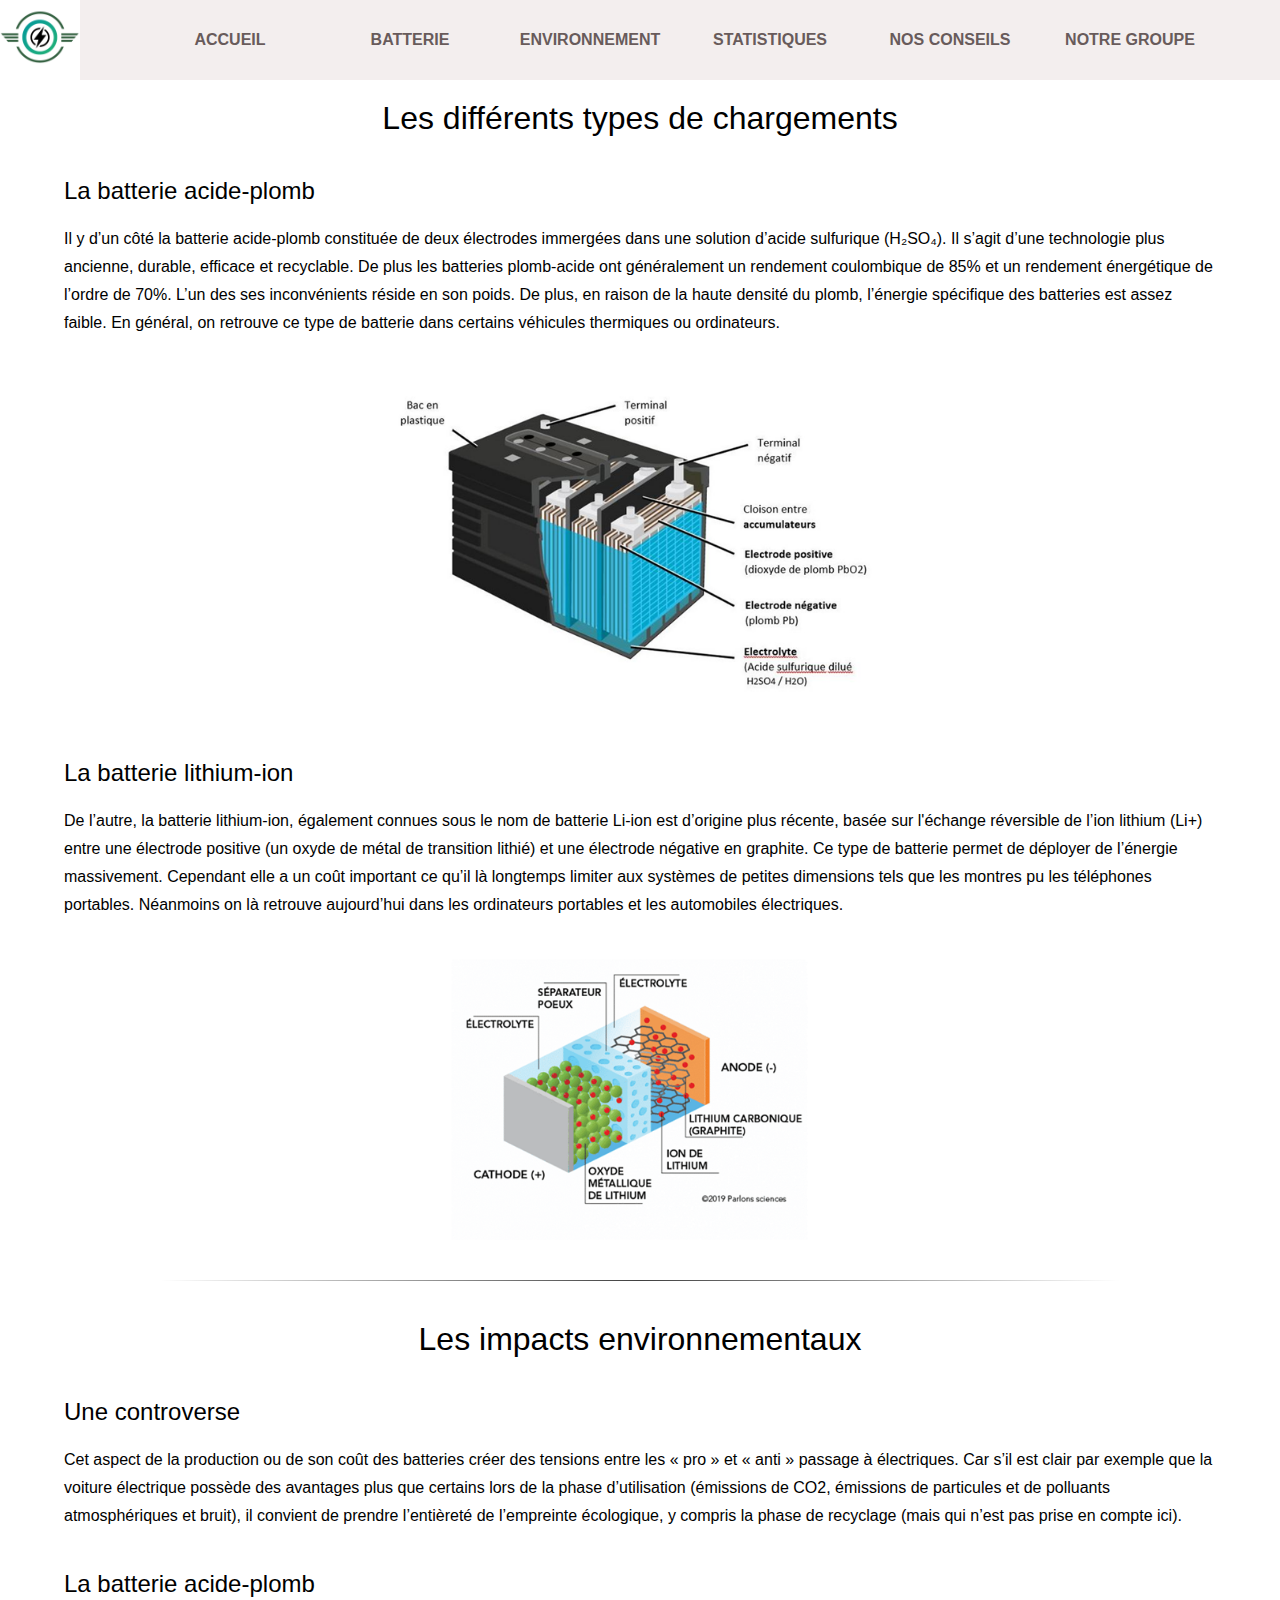
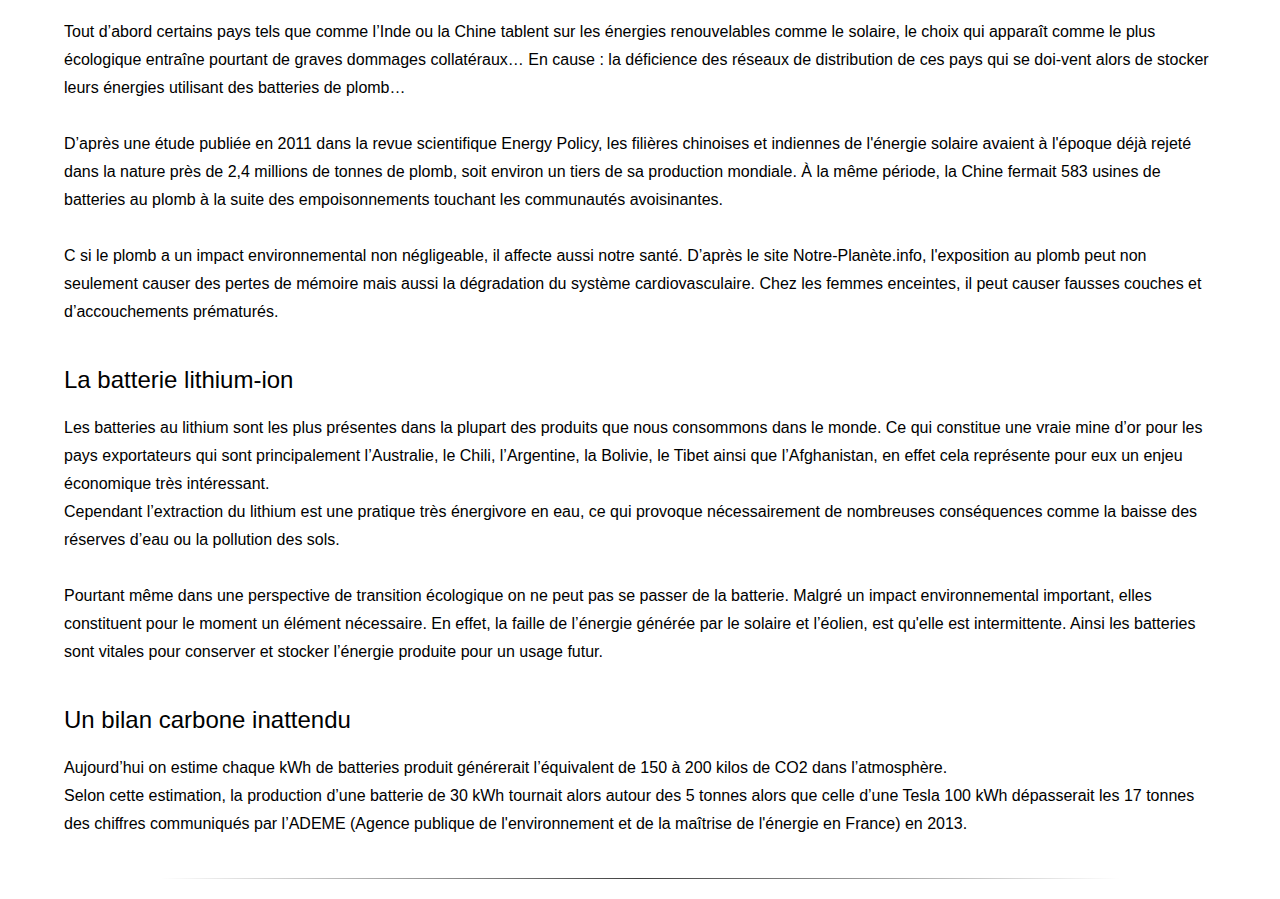
==== projet_ES/Environnement.html @ a2b79ae5 "ESProjet" ====
<!DOCTYPE html>
<html lang="fr">
<head>
    <meta charset="UTF-8">
    <meta name="viewport" content="width=device-width, initial-scale=1.0">
    <title>Environnement</title>
    <meta name="description" content="Site d'information sur l'utilisation de nos batteries">
    <meta name="keyword" content=" Enseignement scientifique, ES, TG1">
    <meta name="author" content="David, Desmond, Rania, Elyna">
    <link rel="stylesheet" href="styles.css">
    <link rel="shortcut icon" href="images\logo.png">
</head>
<body>
    <div class="bar-header-container">
        <div class="bar-header">
            <div class="content-img">
                <img src="images\logo.png" alt="L'image ne charge pas" width="80" height="80" class="logobar">
            </div>
            <div class="content">
                <a href="index.html" class="header">
                    <button type="button" class="button">
                        <span class="spanbutton">Accueil</span>
                    </button>
                </a>  
                <a href="Batterie.html" class="header">
                    <button class="button" > 
                        <span class="spanbutton">Batterie</span>
                    </button>
                </a>
                <a href="Environnement.html" class="header">
                    <button class="button">
                        <span class="spanbutton">Environnement</span>
                    </button>
                </a>
                <a href="Statistiques.html" class="header">
                    <button type="button" class="button">
                        <span class="spanbutton">Statistiques</span>
                    </button>
                </a>
                <a href="Conseils.html">
                    <button class="button">
                        <span class="spanbutton">Nos conseils</span>
                    </button>
                </a>
                <a href="Groupe.html">
                    <button class="button">
                        <span class="spanbutton">Notre groupe</span>
                    </button>
                </a>
            </div>
        </div>
    </div>
</header>
<div class="page-container">
    <div class="page-content">

        <div class="title">
            Les différents types de chargements
        </div>
        <div class="subtitle">
            La batterie acide-plomb
        </div>
        <div class="txt">
            Il y d’un côté la batterie acide-plomb constituée de deux électrodes immergées dans une solution d’acide sulfurique (H₂SO₄). Il s’agit d’une technologie plus ancienne, durable, efficace et recyclable. De plus les batteries plomb-acide ont généralement un rendement coulombique de 85% et un rendement énergétique de l’ordre de 70%. L’un des ses inconvénients réside en son poids. De plus, en raison de la haute densité du plomb, l’énergie spécifique des batteries est assez faible. En général, on retrouve ce type de batterie dans certains véhicules thermiques ou ordinateurs.        
        </div>
        <div class="img-container">
            <img class="batterie-img" src="images\Batterie_img_3.png" alt="L'image ne se charge pas" width="500px" height="322px">
        </div>
        <div class="subtitle">
            La batterie lithium-ion
        </div>
        <div class="txt">
            De l’autre, la batterie lithium-ion, également connues sous le nom de batterie Li-ion est d’origine plus récente, basée sur l'échange réversible de l’ion lithium (Li+) entre une électrode positive (un oxyde de métal de transition lithié) et une électrode négative en graphite. Ce type de batterie permet de déployer de l’énergie massivement. Cependant elle a un coût important ce qu’il là longtemps limiter aux systèmes de petites dimensions tels que les montres pu les téléphones portables. Néanmoins on là retrouve aujourd’hui dans les ordinateurs portables et les automobiles électriques.        
        </div>
        <div class="img-container">
            <img class="batterie-img" src="images\Batterie_img_4.png" alt="L'image ne se charge pas" width="500" height="281">
        </div>

        <hr/>

        <div class="title">
            Les impacts environnementaux
        </div>
        <div class="subtitle">
            Une controverse
        </div>
        <div class="txt">
            Cet aspect de la production ou  de son coût des batteries créer des tensions entre les  « pro » et « anti » passage à électriques. Car s’il est clair par exemple que la voiture électrique possède des avantages plus que certains lors de la phase d’utilisation (émissions de CO2, émissions de particules et de polluants atmosphériques et bruit), il convient de prendre l’entièreté de l’empreinte écologique, y compris la phase de recyclage (mais qui n’est pas prise en compte ici).
        </div>
        <div class="subtitle">
            La batterie acide-plomb
        </div>
        <div class="txt">
            Tout d’abord certains pays tels que comme l’Inde ou la Chine tablent sur les énergies renouvelables comme le solaire, le choix qui apparaît comme le plus écologique entraîne pourtant de graves dommages collatéraux… En cause : la déficience des réseaux de distribution de ces pays qui se doi-vent alors de stocker leurs énergies utilisant des batteries de plomb…
            <br><br>
            D’après une étude publiée en 2011 dans la revue scientifique Energy Policy, les filières chinoises et indiennes de l'énergie solaire avaient à l'époque déjà rejeté dans la nature près de 2,4 millions de tonnes de plomb, soit environ un tiers de sa production mondiale. À la même période, la Chine fermait 583 usines de batteries au plomb à la suite des empoisonnements touchant les communautés avoisinantes.
            <br><br>
            C si le plomb a un impact environnemental non négligeable, il affecte aussi notre santé. D’après le site Notre-Planète.info, l'exposition au plomb peut non seulement causer des pertes de mémoire mais aussi la dégradation du système cardiovasculaire. Chez les femmes enceintes, il peut causer fausses couches et d’accouchements prématurés.
        </div>
        <div class="subtitle">
            La batterie lithium-ion
        </div>
        <div class="txt">
            Les batteries au lithium sont les plus présentes dans la plupart des produits que nous consommons dans le monde. Ce qui constitue une vraie mine d’or pour les pays exportateurs qui sont principalement l’Australie, le Chili, l’Argentine, la Bolivie, le Tibet ainsi que l’Afghanistan, en effet cela représente pour eux un enjeu économique très intéressant.
            <br>
            Cependant l’extraction du lithium est une pratique très énergivore en eau, ce qui provoque nécessairement de nombreuses conséquences comme la baisse des réserves d’eau ou la pollution des sols.
            <br><br>
            Pourtant même dans une perspective de transition écologique on ne peut pas se passer de la batterie. Malgré un impact environnemental important, elles constituent pour le moment un élément nécessaire. En effet, la faille de l’énergie générée par le solaire et l’éolien, est qu'elle est intermittente. Ainsi les batteries sont vitales pour conserver et stocker l’énergie produite pour un usage futur.
        </div>
        <div class="subtitle">
            Un bilan carbone inattendu
        </div>
        <div class="txt">
            Aujourd’hui on estime chaque kWh de batteries produit générerait l’équivalent de 150 à 200 kilos de CO2 dans l’atmosphère.
            <br>
            Selon cette estimation, la production d’une batterie de 30 kWh tournait alors autour des 5 tonnes alors que celle d’une Tesla 100 kWh dépasserait les 17 tonnes des chiffres communiqués par l’ADEME (Agence publique de l'environnement et de la maîtrise de l'énergie en France) en 2013.
        </div>
        <hr/>
    </div>
</div>

</body>
</html>
---- projet_ES/styles.css ----
header{
    text-decoration: none;
    color: white;
    position: relative;
}

body{
    margin: 0;
    display: flex;
    flex-wrap: wrap;
    margin-top: 80px;
}

a{
    text-decoration: none;
    color: white
}

.bar-header-container{
    box-sizing: border-box;
    margin: 0;
    padding: 0;
    position: fixed;
    top: 0;
    left: 0;
    right: 0;
    border: 0;
    z-index: 100;
}

.bar-header{
    background-color: rgb(243, 238, 238);
    line-height: normal;
    position: relative;
    text-align: left;
    display: flex;
    width: 100%;
    height: 80px;
    z-index: 100;
}

.content{
    display: flex;
    align-items: center;
    width: 100%;
    height: 100%;
    justify-content: center;
}

.button {
    background-color: transparent;
    border: none;
    color: rgb(104, 91, 91);
    text-align: center;
    font-size: 16px;
    font-weight: bold;
    text-transform: uppercase;
    width: 180px;
    height: 80px;
    transition: 0.5s;
    cursor: pointer;
    position: relative;
    white-space: nowrap;
}

.button:hover{
    background-color: rgb(217, 207, 207);
}


.accueil-container{
    position: relative;
    width: 100%;
    height: 100%;
    display: flex;
    align-items: center;
    justify-content: center;
}

.background{
    position: relative;
    height: 100%;
    width: 100%;
}

.welcome-txt {
    position: absolute;
    text-align: center;
    color: green;
    font-family: 'Gill Sans', 'Gill Sans MT', Calibri, 'Trebuchet MS', sans-serif;
    font-size: 50px;
    font-style: italic;
    font-weight: bold;
}

/* CSS pour les pages */

.page-container{
    height: 100%;
    font-family: 'Gill Sans', 'Gill Sans MT', Calibri, 'Trebuchet MS', sans-serif;
}

.page-content{
    width: 100%;
}

.title{
    width : 100%;
    position: relative;
    text-align: center;
    padding-top: 20px;
    padding-bottom: 20px;
    font-size: 32px;
}

.txt{
    position: relative;
    right: 0;
    padding-left: 5%;
    padding-right: 5%;
    padding-bottom: 20px;
    line-height: 175%;
}

hr{
    border: none;
    color: #333;
    background-image: linear-gradient(to right, rgba(0, 0, 0, 0), rgba(0, 0, 0, 0.75), rgba(0, 0, 0, 0));
    height: 1px;
    width: 75%;
    margin-top: 20px;
    margin-bottom: 20px;
    position: relative;
}

.img-container{
    position: relative;
    width: 100%;
    display: flex;
    align-items: center;
    justify-content: center;
    margin: 0 0 20px 0;
    gap: 5%;
    margin-top: 20px;
    margin-bottom: 40px;
}

.batterie-img{
    position: relative;
}

.subtitle {
    position: relative;
    padding-top: 20px;
    padding-bottom: 20px;
    font-size: 24px;
    padding-left: 5%;
}
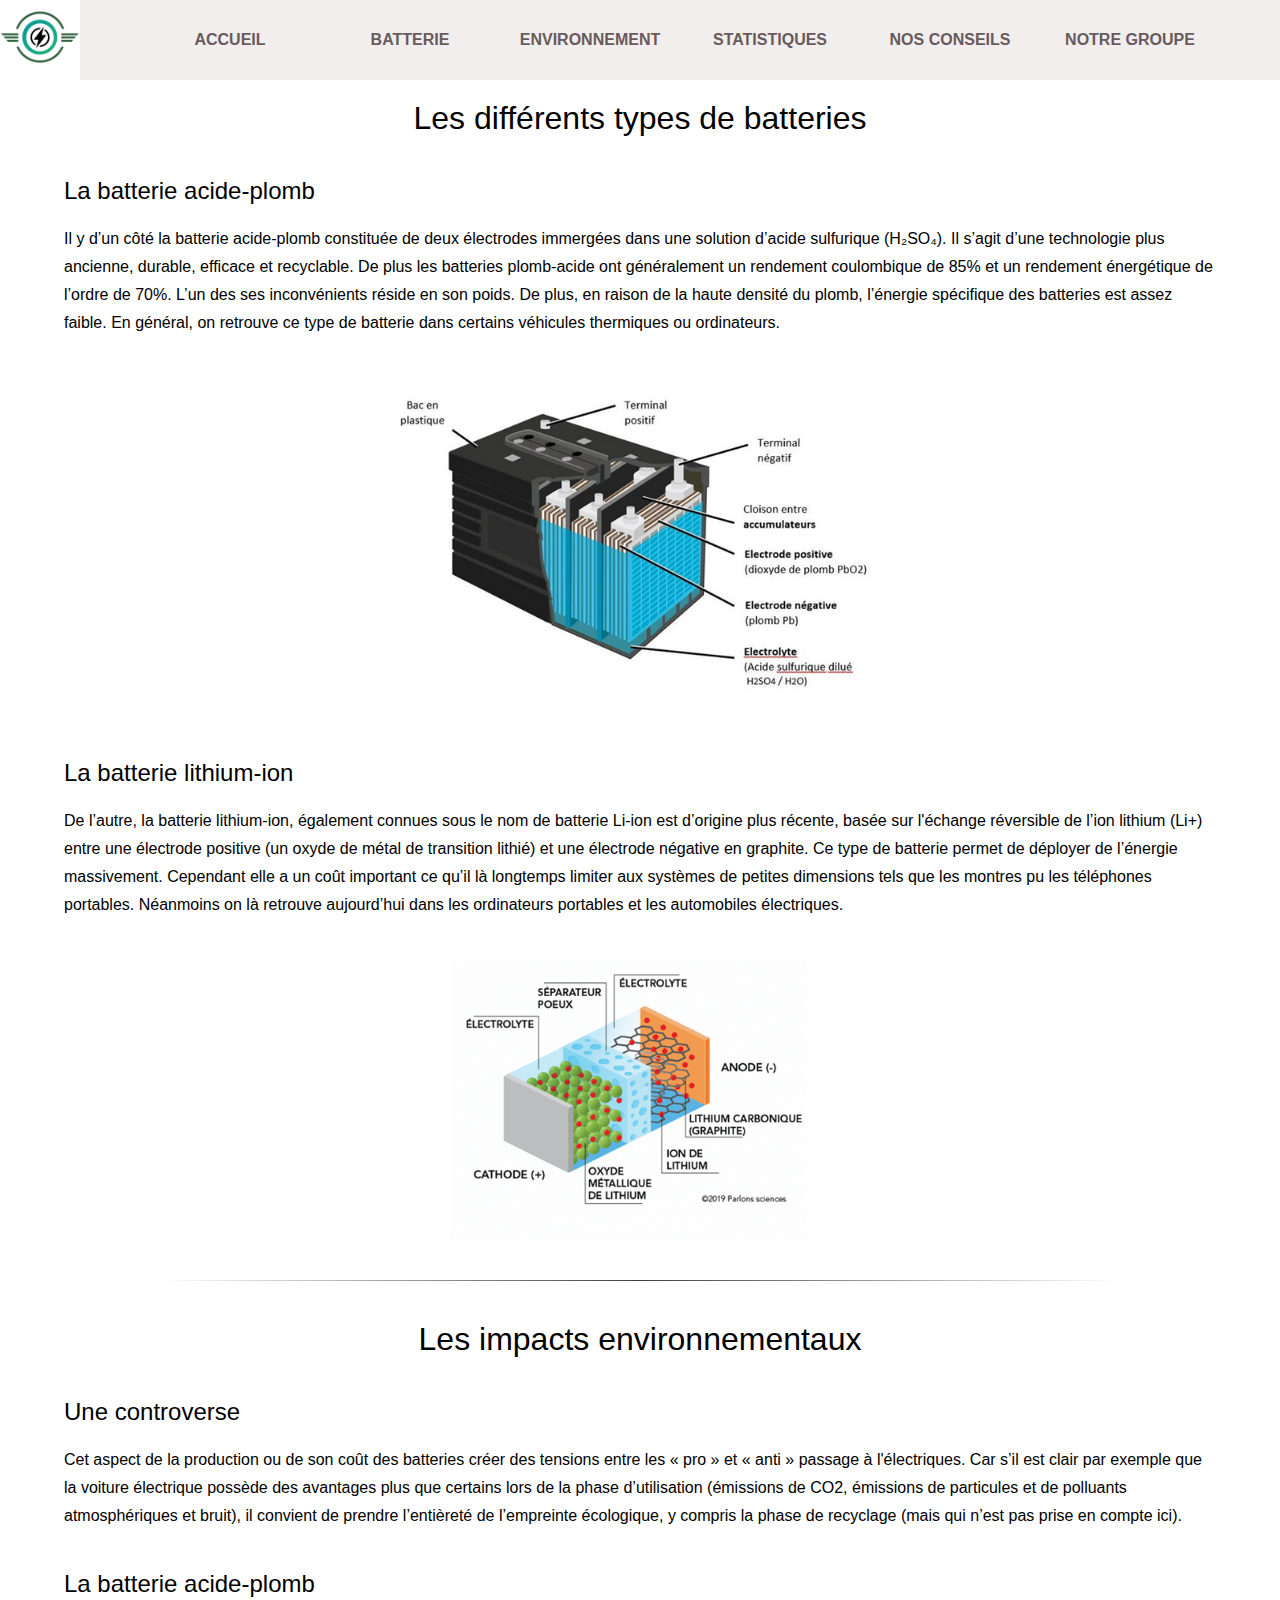
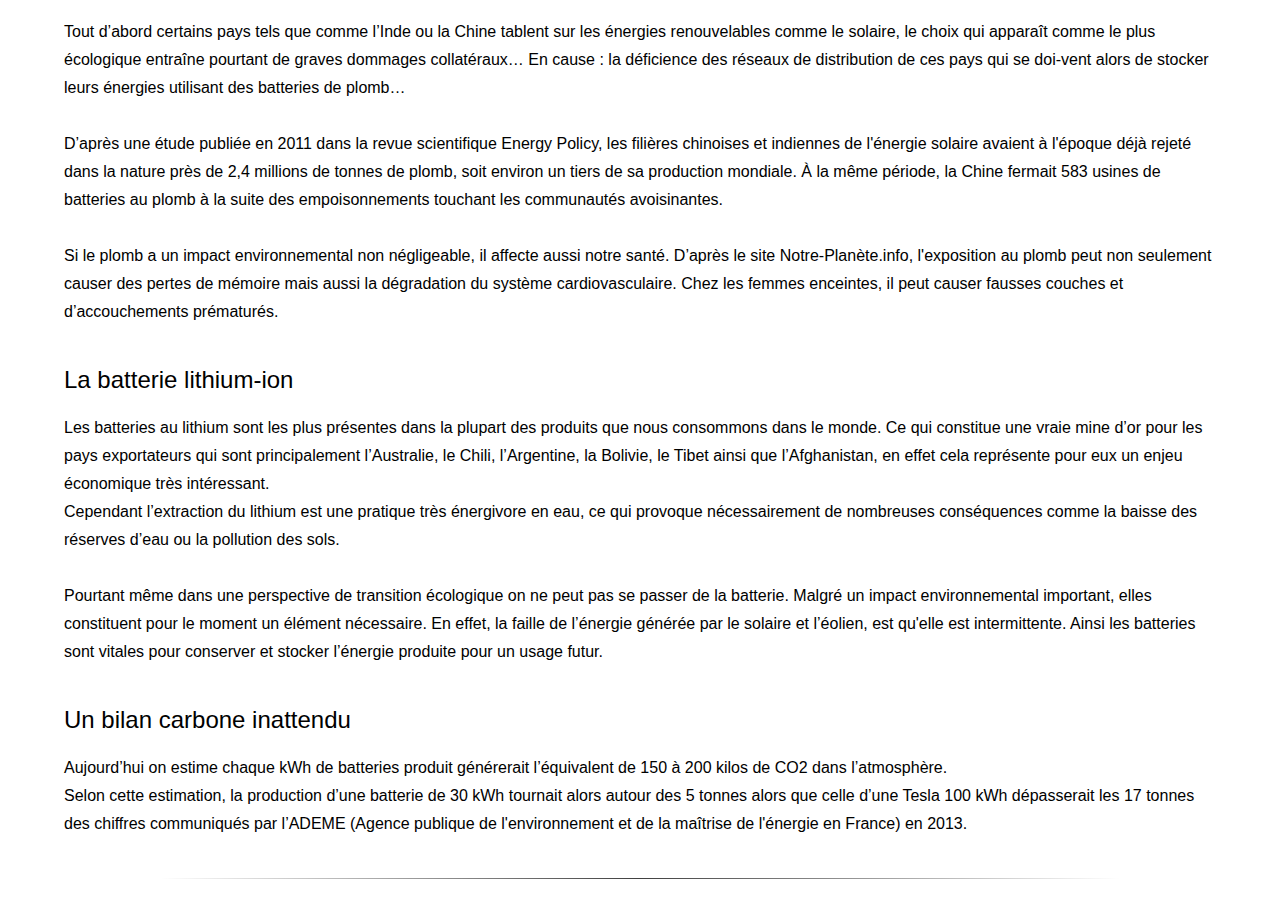
==== commit a70f39d9: "Update Environnement.html" ====
--- a/projet_ES/Environnement.html
+++ b/projet_ES/Environnement.html
@@ -55,7 +55,7 @@
     <div class="page-content">
 
         <div class="title">
-            Les différents types de chargements
+            Les différents types de batteries
         </div>
         <div class="subtitle">
             La batterie acide-plomb
@@ -85,7 +85,7 @@
             Une controverse
         </div>
         <div class="txt">
-            Cet aspect de la production ou  de son coût des batteries créer des tensions entre les  « pro » et « anti » passage à électriques. Car s’il est clair par exemple que la voiture électrique possède des avantages plus que certains lors de la phase d’utilisation (émissions de CO2, émissions de particules et de polluants atmosphériques et bruit), il convient de prendre l’entièreté de l’empreinte écologique, y compris la phase de recyclage (mais qui n’est pas prise en compte ici).
+            Cet aspect de la production ou  de son coût des batteries créer des tensions entre les  « pro » et « anti » passage à l'électriques. Car s’il est clair par exemple que la voiture électrique possède des avantages plus que certains lors de la phase d’utilisation (émissions de CO2, émissions de particules et de polluants atmosphériques et bruit), il convient de prendre l’entièreté de l’empreinte écologique, y compris la phase de recyclage (mais qui n’est pas prise en compte ici).
         </div>
         <div class="subtitle">
             La batterie acide-plomb
@@ -95,7 +95,7 @@
             <br><br>
             D’après une étude publiée en 2011 dans la revue scientifique Energy Policy, les filières chinoises et indiennes de l'énergie solaire avaient à l'époque déjà rejeté dans la nature près de 2,4 millions de tonnes de plomb, soit environ un tiers de sa production mondiale. À la même période, la Chine fermait 583 usines de batteries au plomb à la suite des empoisonnements touchant les communautés avoisinantes.
             <br><br>
-            C si le plomb a un impact environnemental non négligeable, il affecte aussi notre santé. D’après le site Notre-Planète.info, l'exposition au plomb peut non seulement causer des pertes de mémoire mais aussi la dégradation du système cardiovasculaire. Chez les femmes enceintes, il peut causer fausses couches et d’accouchements prématurés.
+            Si le plomb a un impact environnemental non négligeable, il affecte aussi notre santé. D’après le site Notre-Planète.info, l'exposition au plomb peut non seulement causer des pertes de mémoire mais aussi la dégradation du système cardiovasculaire. Chez les femmes enceintes, il peut causer fausses couches et d’accouchements prématurés.
         </div>
         <div class="subtitle">
             La batterie lithium-ion
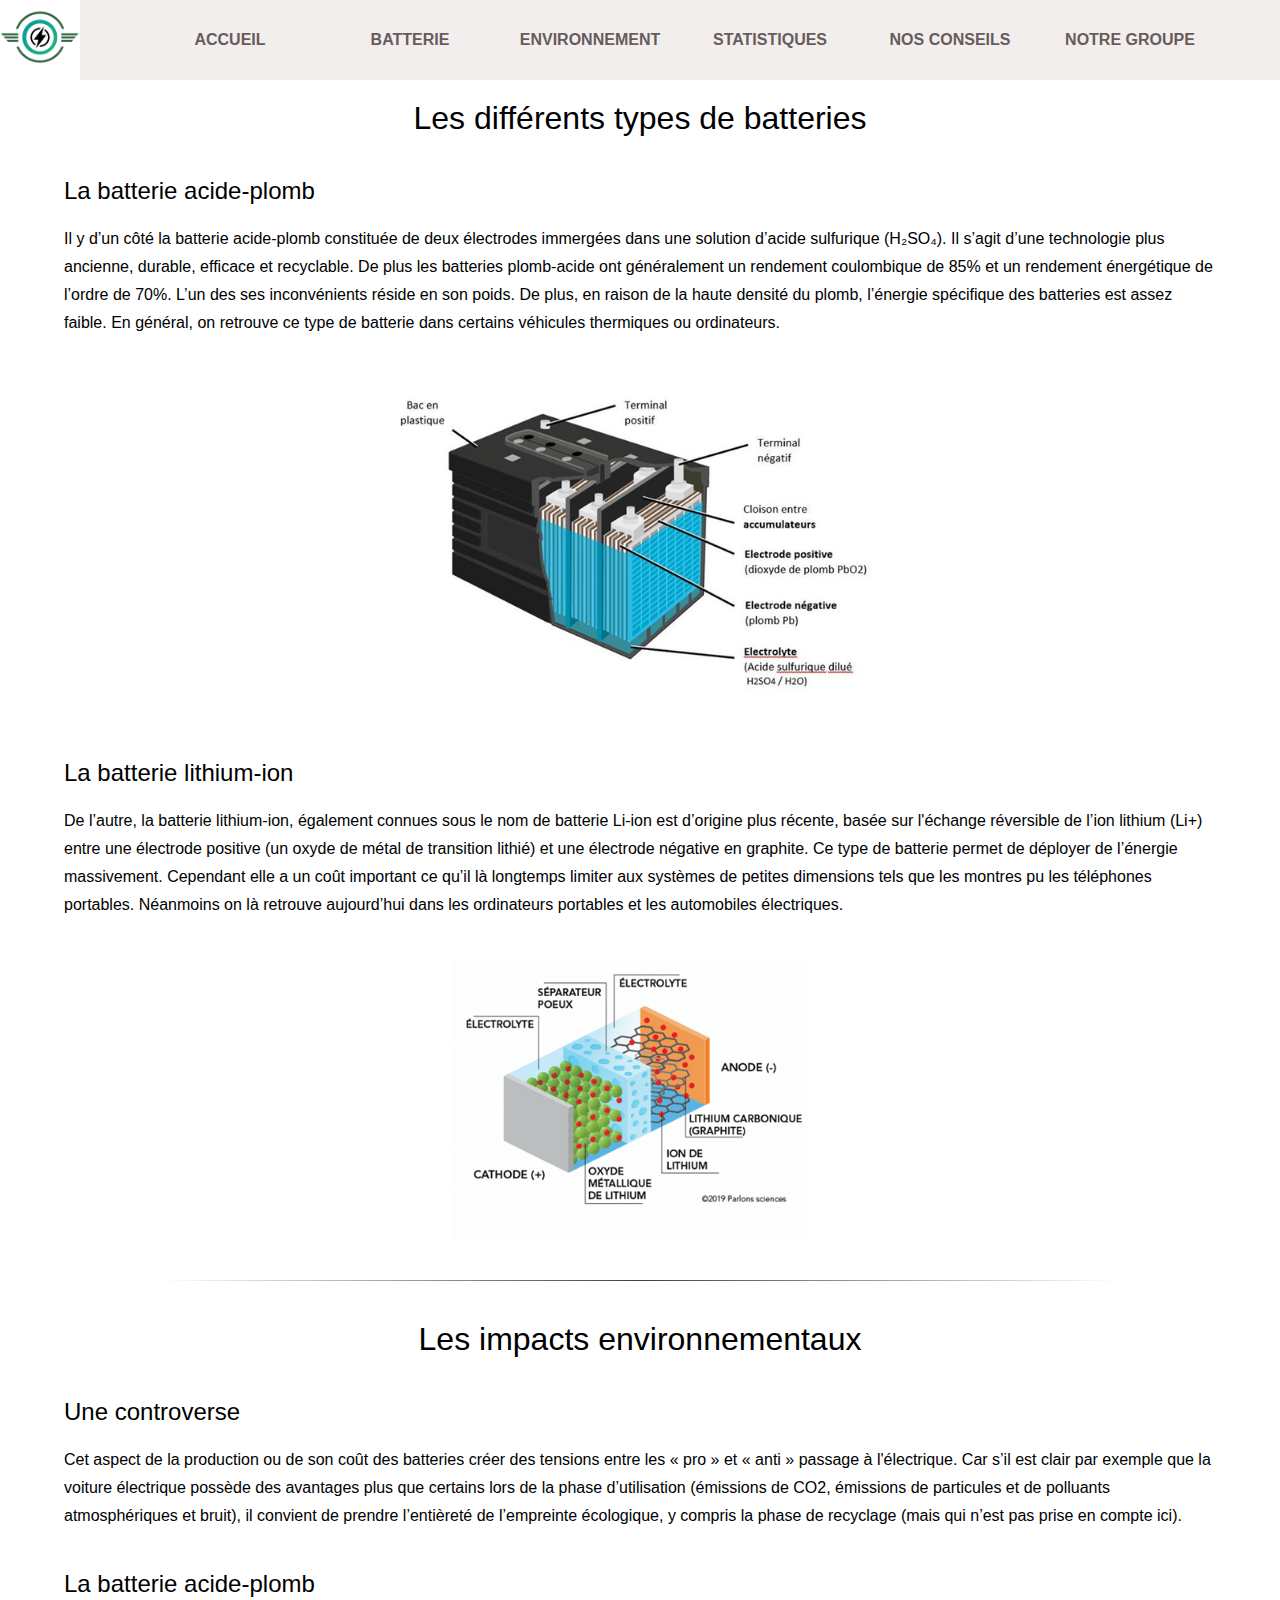
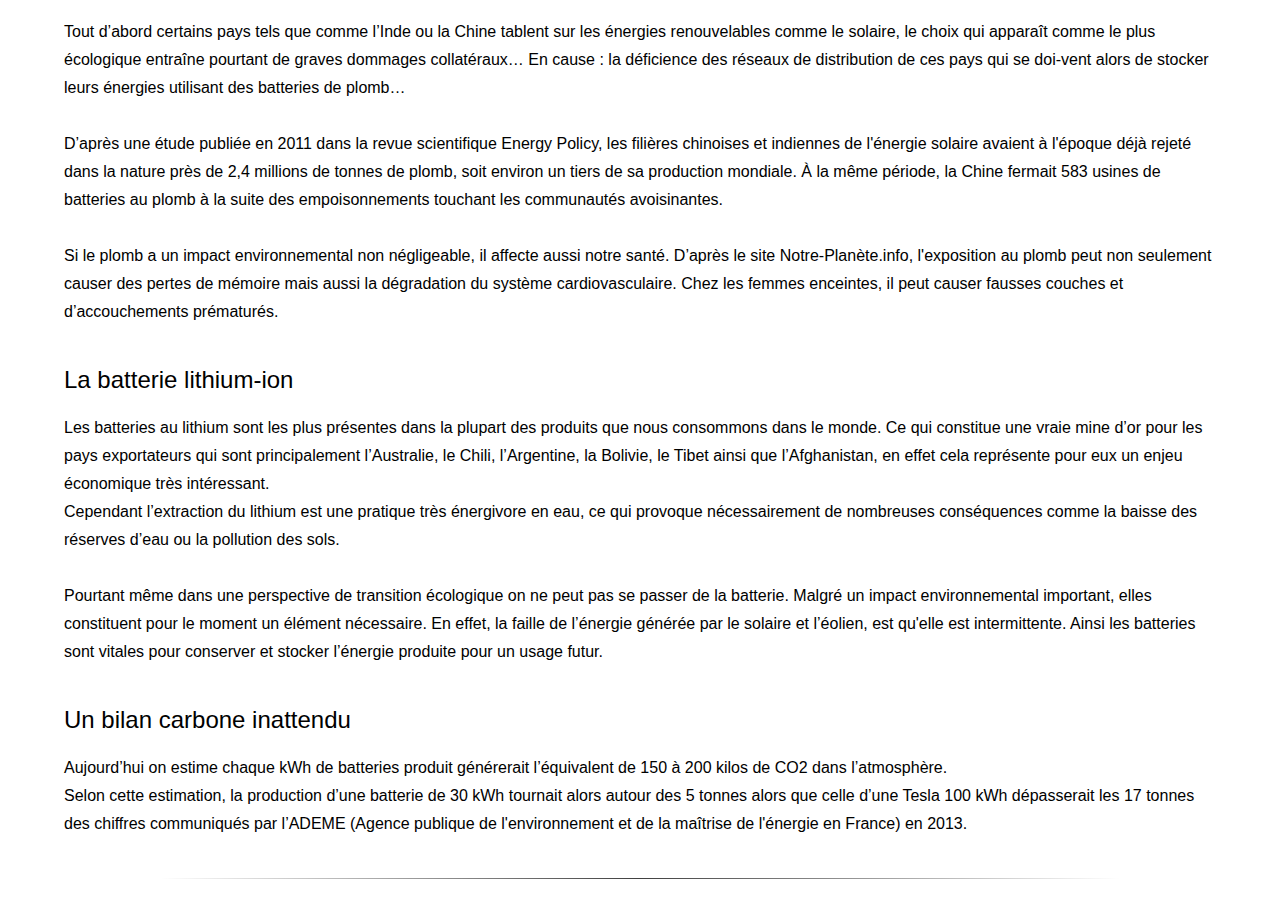
==== commit ce7a25d5: "Update Environnement.html" ====
--- a/projet_ES/Environnement.html
+++ b/projet_ES/Environnement.html
@@ -85,7 +85,7 @@
             Une controverse
         </div>
         <div class="txt">
-            Cet aspect de la production ou  de son coût des batteries créer des tensions entre les  « pro » et « anti » passage à l'électriques. Car s’il est clair par exemple que la voiture électrique possède des avantages plus que certains lors de la phase d’utilisation (émissions de CO2, émissions de particules et de polluants atmosphériques et bruit), il convient de prendre l’entièreté de l’empreinte écologique, y compris la phase de recyclage (mais qui n’est pas prise en compte ici).
+            Cet aspect de la production ou  de son coût des batteries créer des tensions entre les  « pro » et « anti » passage à l'électrique. Car s’il est clair par exemple que la voiture électrique possède des avantages plus que certains lors de la phase d’utilisation (émissions de CO2, émissions de particules et de polluants atmosphériques et bruit), il convient de prendre l’entièreté de l’empreinte écologique, y compris la phase de recyclage (mais qui n’est pas prise en compte ici).
         </div>
         <div class="subtitle">
             La batterie acide-plomb
